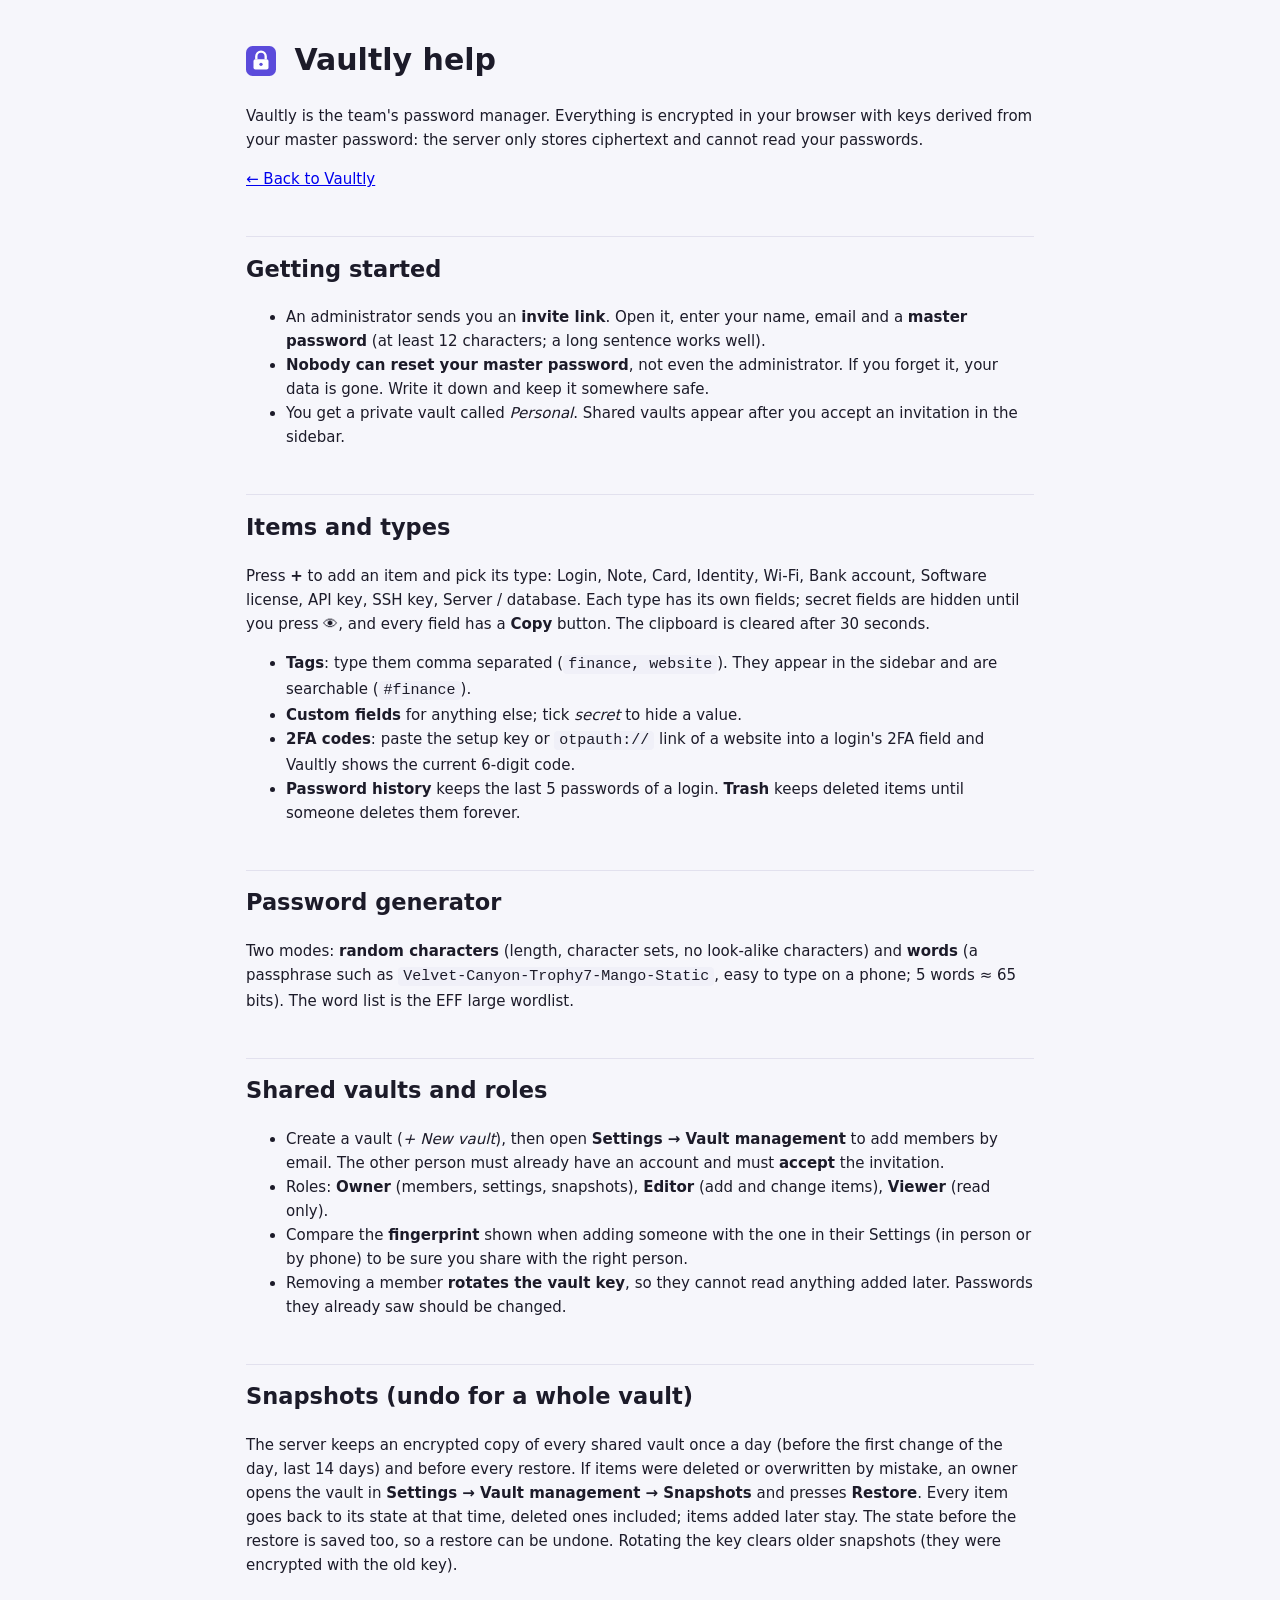
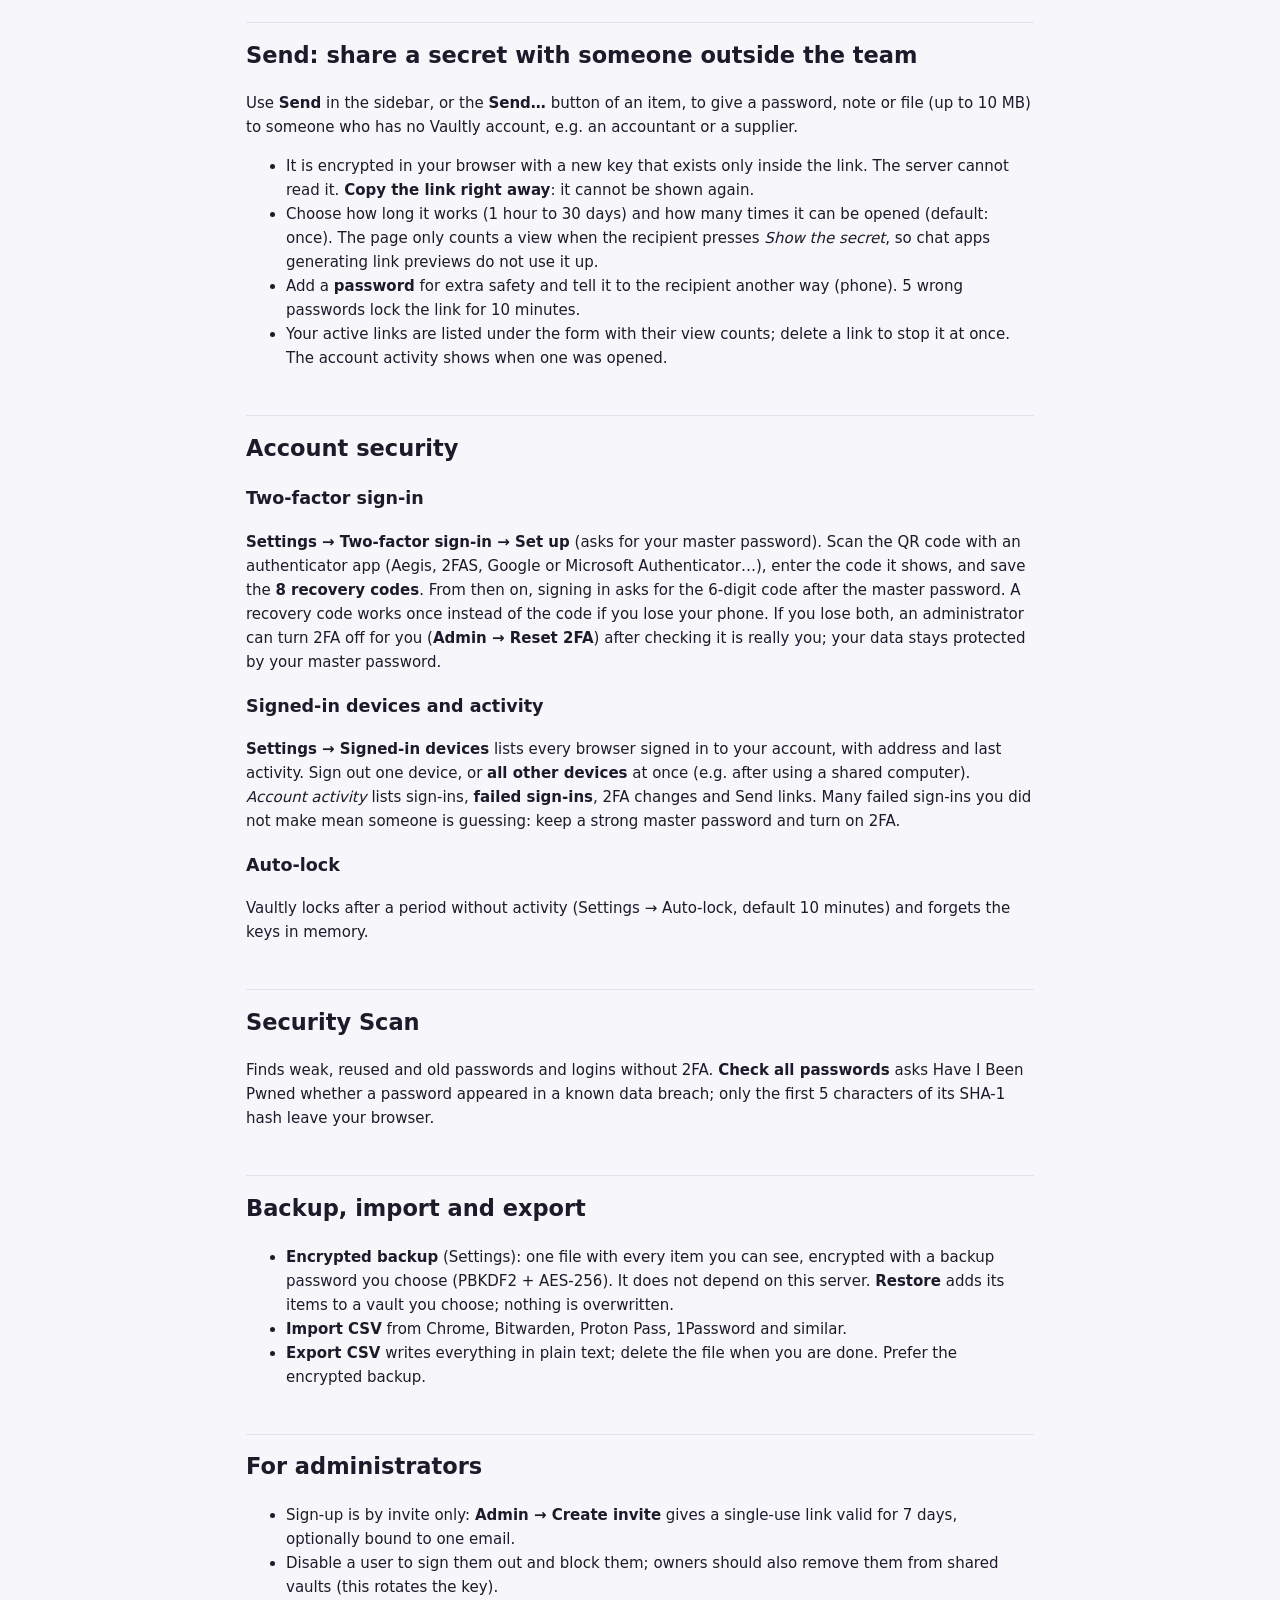
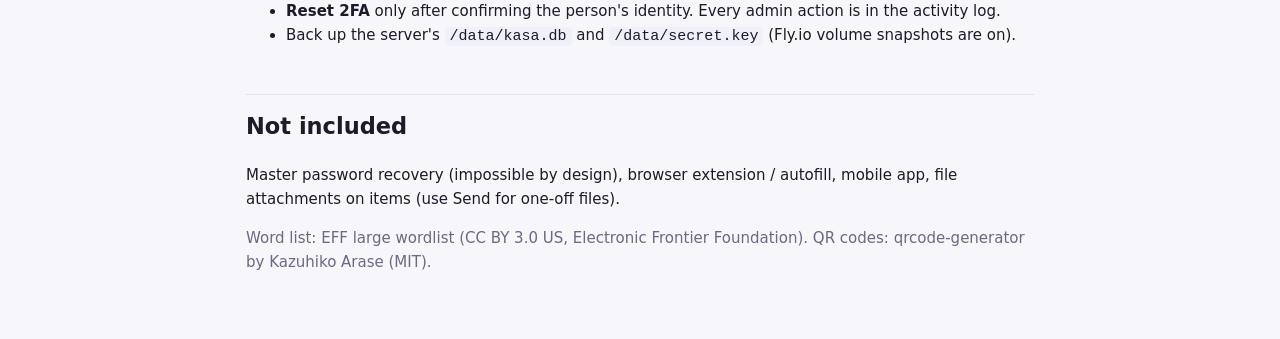
==== web/help.html @ e12a81d0 "Send links, two-factor sign-in, device/session list, vault snapshots, encrypted backup, more item ty" ====
<!doctype html>
<html lang="en">
<head>
<meta charset="utf-8">
<meta name="viewport" content="width=device-width, initial-scale=1">
<title>Vaultly Help</title>
<link rel="icon" href="icon.svg" type="image/svg+xml">
<link rel="stylesheet" href="style.css">
</head>
<body>
<main class="help">
<h1><img class="logo" src="icon.svg" alt="" width="28" height="28"> Vaultly help</h1>
<p>Vaultly is the team's password manager. Everything is encrypted in your browser with keys derived from your master password: the server only stores ciphertext and cannot read your passwords.</p>
<p><a href="/">← Back to Vaultly</a></p>

<h2 id="start">Getting started</h2>
<ul>
<li>An administrator sends you an <b>invite link</b>. Open it, enter your name, email and a <b>master password</b> (at least 12 characters; a long sentence works well).</li>
<li><b>Nobody can reset your master password</b>, not even the administrator. If you forget it, your data is gone. Write it down and keep it somewhere safe.</li>
<li>You get a private vault called <i>Personal</i>. Shared vaults appear after you accept an invitation in the sidebar.</li>
</ul>

<h2 id="items">Items and types</h2>
<p>Press <b>+</b> to add an item and pick its type: Login, Note, Card, Identity, Wi-Fi, Bank account, Software license, API key, SSH key, Server / database. Each type has its own fields; secret fields are hidden until you press 👁, and every field has a <b>Copy</b> button. The clipboard is cleared after 30 seconds.</p>
<ul>
<li><b>Tags</b>: type them comma separated (<code>finance, website</code>). They appear in the sidebar and are searchable (<code>#finance</code>).</li>
<li><b>Custom fields</b> for anything else; tick <i>secret</i> to hide a value.</li>
<li><b>2FA codes</b>: paste the setup key or <code>otpauth://</code> link of a website into a login's 2FA field and Vaultly shows the current 6-digit code.</li>
<li><b>Password history</b> keeps the last 5 passwords of a login. <b>Trash</b> keeps deleted items until someone deletes them forever.</li>
</ul>

<h2 id="generator">Password generator</h2>
<p>Two modes: <b>random characters</b> (length, character sets, no look-alike characters) and <b>words</b> (a passphrase such as <code>Velvet-Canyon-Trophy7-Mango-Static</code>, easy to type on a phone; 5 words ≈ 65 bits). The word list is the EFF large wordlist.</p>

<h2 id="sharing">Shared vaults and roles</h2>
<ul>
<li>Create a vault (<i>+ New vault</i>), then open <b>Settings → Vault management</b> to add members by email. The other person must already have an account and must <b>accept</b> the invitation.</li>
<li>Roles: <b>Owner</b> (members, settings, snapshots), <b>Editor</b> (add and change items), <b>Viewer</b> (read only).</li>
<li>Compare the <b>fingerprint</b> shown when adding someone with the one in their Settings (in person or by phone) to be sure you share with the right person.</li>
<li>Removing a member <b>rotates the vault key</b>, so they cannot read anything added later. Passwords they already saw should be changed.</li>
</ul>

<h2 id="snapshots">Snapshots (undo for a whole vault)</h2>
<p>The server keeps an encrypted copy of every shared vault once a day (before the first change of the day, last 14 days) and before every restore. If items were deleted or overwritten by mistake, an owner opens the vault in <b>Settings → Vault management → Snapshots</b> and presses <b>Restore</b>. Every item goes back to its state at that time, deleted ones included; items added later stay. The state before the restore is saved too, so a restore can be undone. Rotating the key clears older snapshots (they were encrypted with the old key).</p>

<h2 id="send">Send: share a secret with someone outside the team</h2>
<p>Use <b>Send</b> in the sidebar, or the <b>Send…</b> button of an item, to give a password, note or file (up to 10 MB) to someone who has no Vaultly account, e.g. an accountant or a supplier.</p>
<ul>
<li>It is encrypted in your browser with a new key that exists only inside the link. The server cannot read it. <b>Copy the link right away</b>: it cannot be shown again.</li>
<li>Choose how long it works (1 hour to 30 days) and how many times it can be opened (default: once). The page only counts a view when the recipient presses <i>Show the secret</i>, so chat apps generating link previews do not use it up.</li>
<li>Add a <b>password</b> for extra safety and tell it to the recipient another way (phone). 5 wrong passwords lock the link for 10 minutes.</li>
<li>Your active links are listed under the form with their view counts; delete a link to stop it at once. The account activity shows when one was opened.</li>
</ul>

<h2 id="security">Account security</h2>
<h3>Two-factor sign-in</h3>
<p><b>Settings → Two-factor sign-in → Set up</b> (asks for your master password). Scan the QR code with an authenticator app (Aegis, 2FAS, Google or Microsoft Authenticator…), enter the code it shows, and save the <b>8 recovery codes</b>. From then on, signing in asks for the 6-digit code after the master password. A recovery code works once instead of the code if you lose your phone. If you lose both, an administrator can turn 2FA off for you (<b>Admin → Reset 2FA</b>) after checking it is really you; your data stays protected by your master password.</p>
<h3>Signed-in devices and activity</h3>
<p><b>Settings → Signed-in devices</b> lists every browser signed in to your account, with address and last activity. Sign out one device, or <b>all other devices</b> at once (e.g. after using a shared computer). <i>Account activity</i> lists sign-ins, <b>failed sign-ins</b>, 2FA changes and Send links. Many failed sign-ins you did not make mean someone is guessing: keep a strong master password and turn on 2FA.</p>
<h3>Auto-lock</h3>
<p>Vaultly locks after a period without activity (Settings → Auto-lock, default 10 minutes) and forgets the keys in memory.</p>

<h2 id="scan">Security Scan</h2>
<p>Finds weak, reused and old passwords and logins without 2FA. <b>Check all passwords</b> asks Have I Been Pwned whether a password appeared in a known data breach; only the first 5 characters of its SHA-1 hash leave your browser.</p>

<h2 id="backup">Backup, import and export</h2>
<ul>
<li><b>Encrypted backup</b> (Settings): one file with every item you can see, encrypted with a backup password you choose (PBKDF2 + AES-256). It does not depend on this server. <b>Restore</b> adds its items to a vault you choose; nothing is overwritten.</li>
<li><b>Import CSV</b> from Chrome, Bitwarden, Proton Pass, 1Password and similar.</li>
<li><b>Export CSV</b> writes everything in plain text; delete the file when you are done. Prefer the encrypted backup.</li>
</ul>

<h2 id="admin">For administrators</h2>
<ul>
<li>Sign-up is by invite only: <b>Admin → Create invite</b> gives a single-use link valid for 7 days, optionally bound to one email.</li>
<li>Disable a user to sign them out and block them; owners should also remove them from shared vaults (this rotates the key).</li>
<li><b>Reset 2FA</b> only after confirming the person's identity. Every admin action is in the activity log.</li>
<li>Back up the server's <code>/data/kasa.db</code> and <code>/data/secret.key</code> (Fly.io volume snapshots are on).</li>
</ul>

<h2 id="limits">Not included</h2>
<p>Master password recovery (impossible by design), browser extension / autofill, mobile app, file attachments on items (use Send for one-off files).</p>

<p class="muted">Word list: EFF large wordlist (CC BY 3.0 US, Electronic Frontier Foundation). QR codes: qrcode-generator by Kazuhiko Arase (MIT).</p>
</main>
</body>
</html>
---- web/style.css ----
:root{--bg:#f6f6fb;--panel:#fff;--panel2:#f0f0f8;--text:#1c1b29;--muted:#6b6a80;--line:#e2e1ee;--accent:#5b4bdb;--accent-t:#fff;--danger:#d6336c;--ok:#12a150;--warn:#e08a00}
@media(prefers-color-scheme:dark){:root{--bg:#14131c;--panel:#1c1b29;--panel2:#25243a;--text:#ecebf7;--muted:#9a99b3;--line:#32304a;--accent:#8b7dff;--accent-t:#14131c;--danger:#ff6b9a;--ok:#41d17d;--warn:#ffb340}}
*{box-sizing:border-box}
body{margin:0;background:var(--bg);color:var(--text);font:15px/1.45 system-ui,-apple-system,"Segoe UI",sans-serif}
button,input,select,textarea{font:inherit;color:inherit}
input,select,textarea{background:var(--panel);border:1px solid var(--line);border-radius:8px;padding:8px 10px;width:100%}
textarea{min-height:90px;resize:vertical}
input:focus,select:focus,textarea:focus,button:focus-visible{outline:2px solid var(--accent);outline-offset:1px}
button{cursor:pointer;border:1px solid var(--line);background:var(--panel);border-radius:8px;padding:7px 12px}
button:hover{background:var(--panel2)}
button.primary{background:var(--accent);color:var(--accent-t);border-color:var(--accent);font-weight:600}
button.primary:hover{filter:brightness(1.08)}
button.danger{color:var(--danger);border-color:var(--danger)}
button.ghost{border-color:transparent;background:transparent}
button.small{padding:3px 8px;font-size:13px}
label{display:block;font-size:13px;color:var(--muted);margin:12px 0 4px}
.muted{color:var(--muted)} .err{color:var(--danger)} .ok{color:var(--ok)} .warn{color:var(--warn)}
.row{display:flex;gap:8px;align-items:center} .grow{flex:1;min-width:0} .wrap{flex-wrap:wrap}
.mono{font-family:ui-monospace,Menlo,Consolas,monospace}
/* auth */
.auth{max-width:400px;margin:8vh auto;padding:28px;background:var(--panel);border:1px solid var(--line);border-radius:16px}
.auth h1{margin:0 0 4px;font-size:26px} .auth p{margin:0 0 8px}
.auth .primary{width:100%;margin-top:18px;padding:10px}
.logo{display:inline-block;vertical-align:-6px;width:30px;height:30px;margin-right:8px}
/* layout */
.shell{display:grid;grid-template-columns:240px 340px 1fr;height:100vh}
.side{background:var(--panel);border-right:1px solid var(--line);padding:14px 10px;overflow:auto;display:flex;flex-direction:column}
.list{border-right:1px solid var(--line);display:flex;flex-direction:column;min-width:0}
.detail{overflow:auto;padding:22px 26px}
.nav{display:flex;justify-content:space-between;gap:6px;width:100%;text-align:left;border:0;background:transparent;padding:7px 10px;border-radius:8px}
.nav.active{background:var(--panel2);font-weight:600;color:var(--accent)}
.nav .count{color:var(--muted);font-size:12px}
.side h4{margin:16px 10px 4px;font-size:11px;letter-spacing:.06em;text-transform:uppercase;color:var(--muted)}
.brand{font-weight:700;font-size:18px;padding:0 10px 10px}
.spacer{flex:1}
.toolbar{padding:10px;border-bottom:1px solid var(--line);display:flex;gap:8px}
.items{overflow:auto;flex:1}
.item{display:flex;gap:10px;align-items:center;padding:10px 14px;border-bottom:1px solid var(--line);cursor:pointer}
.item:hover{background:var(--panel2)} .item.sel{background:var(--panel2);box-shadow:inset 3px 0 var(--accent)}
.ico{width:34px;height:34px;border-radius:9px;display:grid;place-items:center;font-weight:700;color:#fff;flex:none}
.item .t{font-weight:600;white-space:nowrap;overflow:hidden;text-overflow:ellipsis}
.item .s{font-size:13px;color:var(--muted);white-space:nowrap;overflow:hidden;text-overflow:ellipsis}
.empty{padding:40px 20px;text-align:center;color:var(--muted)}
.field{background:var(--panel);border:1px solid var(--line);border-radius:10px;padding:10px 12px;margin:8px 0;display:flex;gap:8px;align-items:center}
.field .l{font-size:12px;color:var(--muted)} .field .v{word-break:break-all;white-space:pre-wrap}
.bar{height:6px;border-radius:3px;background:var(--panel2);overflow:hidden;margin-top:6px}
.bar>i{display:block;height:100%;background:var(--accent);transition:width 1s linear}
.s1{background:var(--danger)} .s2{background:var(--warn)} .s3{background:var(--ok)} .s4{background:var(--ok)}
.chip{font-size:12px;padding:1px 8px;border-radius:99px;background:var(--panel2);color:var(--muted)}
.card{background:var(--panel);border:1px solid var(--line);border-radius:12px;padding:16px;margin:12px 0}
.card h3{margin:0 0 8px}
.totp{font-size:22px;letter-spacing:.15em;font-family:ui-monospace,monospace}
dialog{border:1px solid var(--line);border-radius:14px;background:var(--panel);color:var(--text);padding:22px;width:min(520px,94vw)}
dialog::backdrop{background:#0008}
dialog h3{margin-top:0}
table{border-collapse:collapse;width:100%} td,th{padding:6px 8px;border-bottom:1px solid var(--line);text-align:left;font-size:14px}
#toast{position:fixed;bottom:20px;left:50%;transform:translateX(-50%);background:var(--text);color:var(--bg);padding:9px 16px;border-radius:99px;opacity:0;pointer-events:none;transition:opacity .2s;z-index:99}
#toast.show{opacity:.95}
@media(max-width:900px){.shell{grid-template-columns:1fr;height:auto}.side{flex-direction:row;flex-wrap:wrap;border-right:0;border-bottom:1px solid var(--line)}.list{border-right:0;max-height:50vh}.detail{padding:16px}.side h4,.spacer{display:none}.nav{width:auto}}
.shell.wide{grid-template-columns:240px 1fr}.shell.wide .list{display:none}
.kv{display:grid;grid-template-columns:1fr 1fr;gap:10px}
.opts label{display:inline-flex;gap:6px;align-items:center;margin:4px 12px 4px 0;color:var(--text);font-size:14px}
.opts input{width:auto}
.genout{font-size:18px;word-break:break-all;padding:10px;background:var(--panel2);border-radius:8px;margin:8px 0}
.tag{display:inline-block;margin-right:6px}
.pre{white-space:pre-wrap;overflow-wrap:anywhere}
img.qr{display:block;background:#fff;padding:8px;border-radius:8px;margin:8px 0;image-rendering:pixelated;width:200px;height:200px}
a.nav{display:block;text-decoration:none;color:inherit}
.send{max-width:640px;margin:8vh auto;padding:0 16px}
.send .secret{background:var(--panel2);border:1px solid var(--line);border-radius:8px;padding:12px;white-space:pre-wrap;overflow-wrap:anywhere;font-family:ui-monospace,monospace}
.help{max-width:820px;margin:0 auto;padding:16px 16px 60px;line-height:1.6}.help h2{margin-top:2em;border-top:1px solid var(--line);padding-top:.6em}.help code{background:var(--panel2);padding:1px 5px;border-radius:4px}
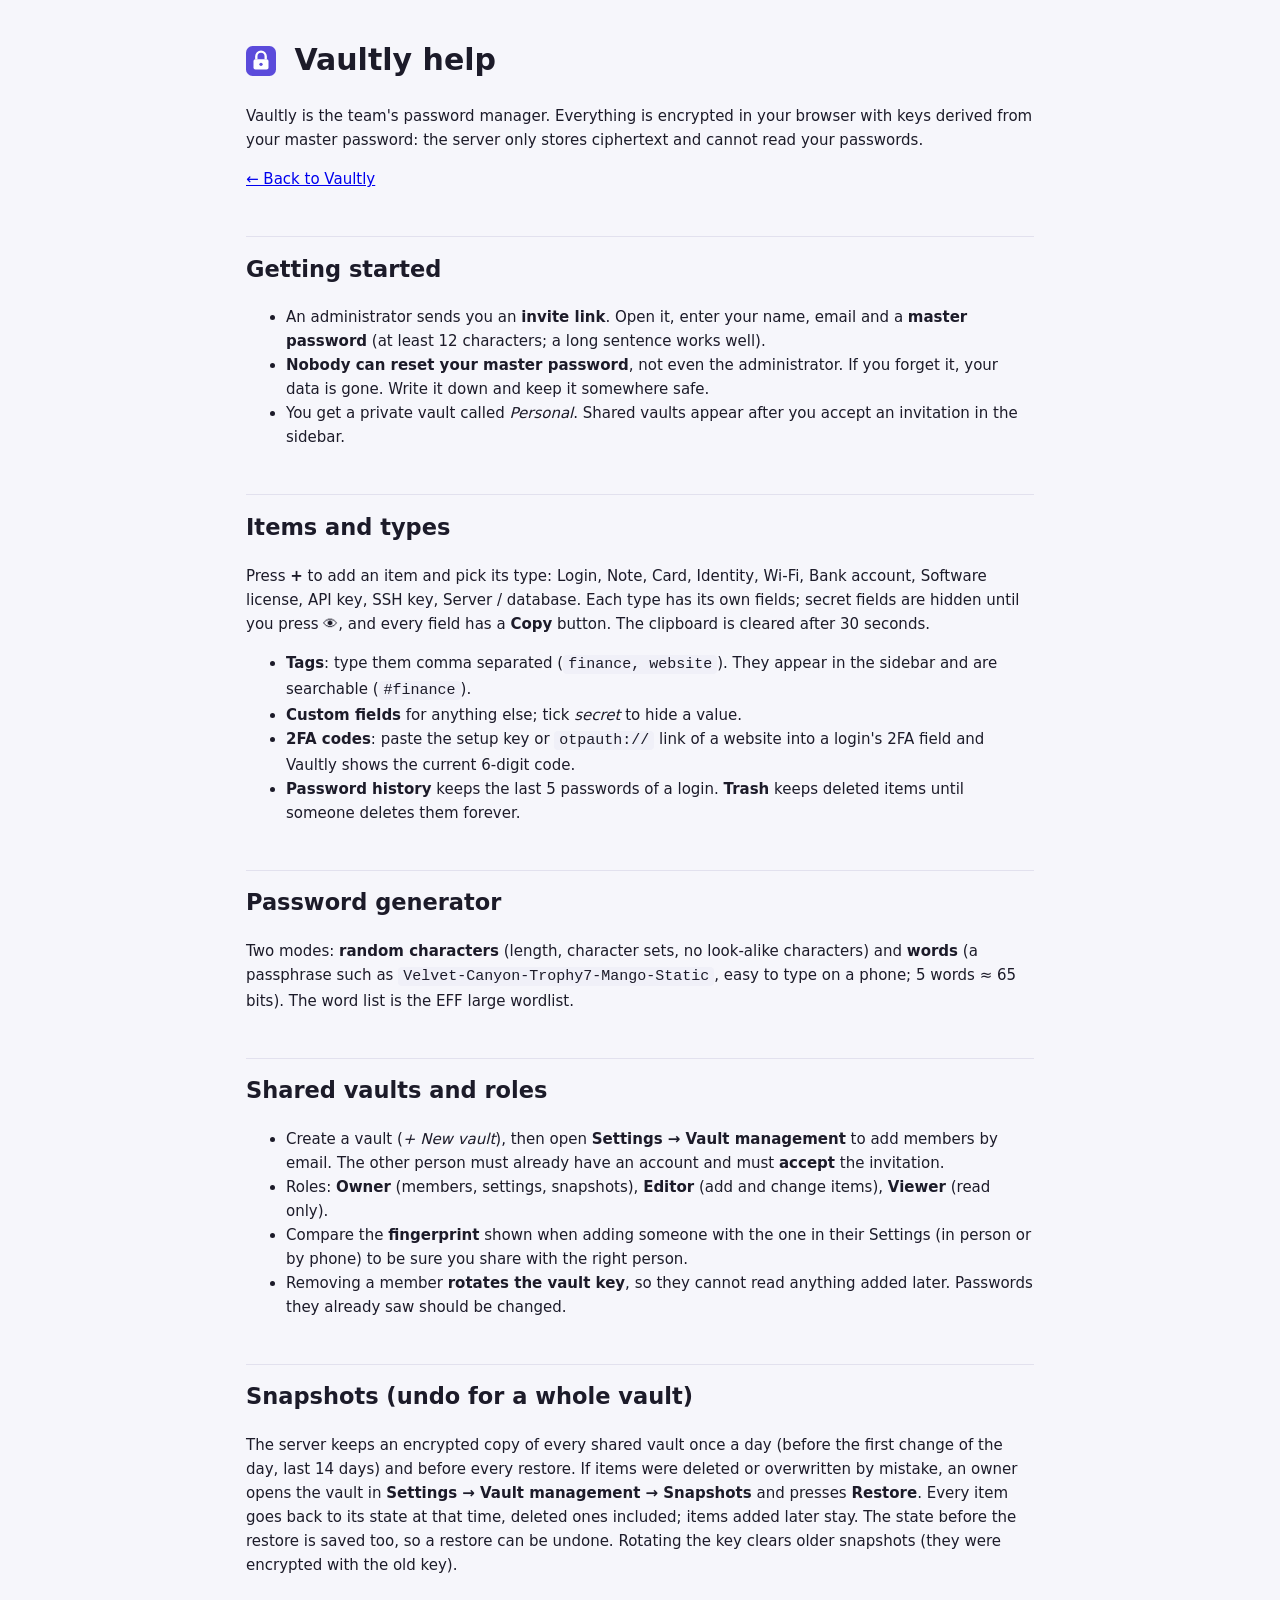
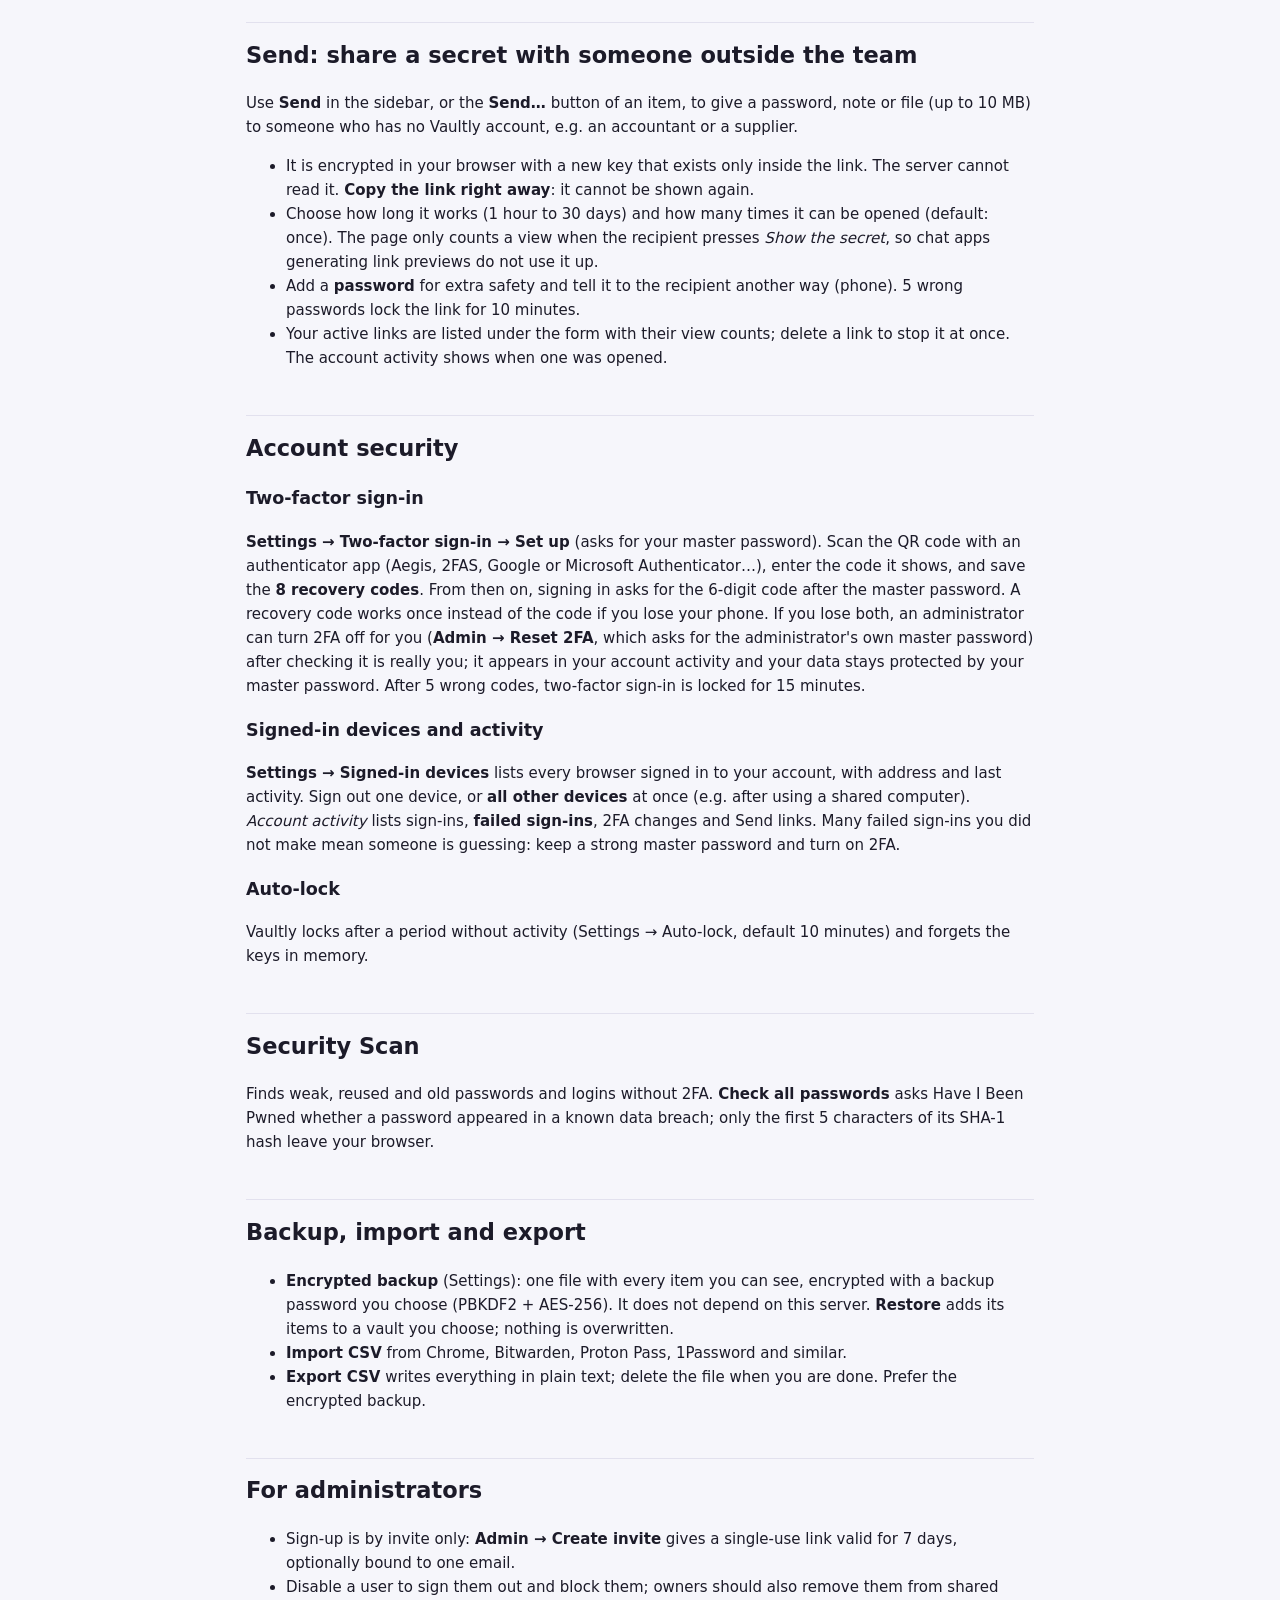
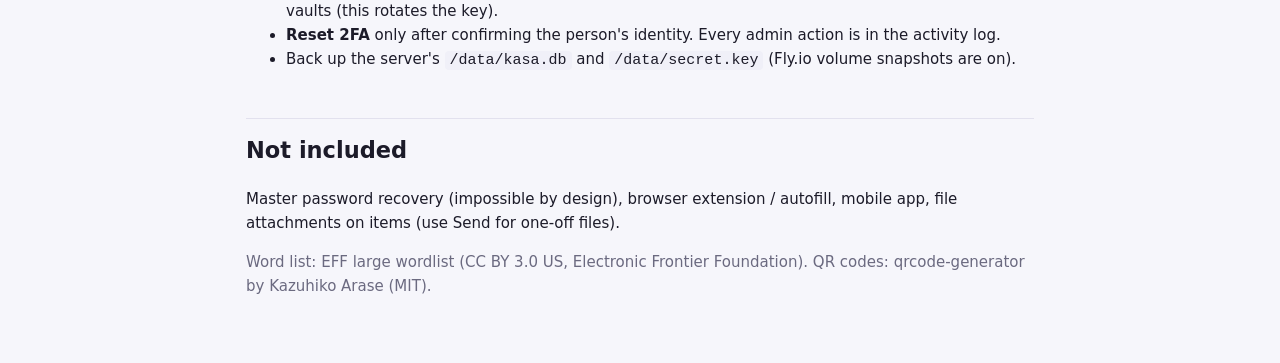
==== commit 6cda3302: "security: persistent 2FA lockout, atomic code/recovery consumption, admin 2FA reset needs master pas" ====
--- a/web/help.html
+++ b/web/help.html
@@ -54,7 +54,7 @@
 
 <h2 id="security">Account security</h2>
 <h3>Two-factor sign-in</h3>
-<p><b>Settings → Two-factor sign-in → Set up</b> (asks for your master password). Scan the QR code with an authenticator app (Aegis, 2FAS, Google or Microsoft Authenticator…), enter the code it shows, and save the <b>8 recovery codes</b>. From then on, signing in asks for the 6-digit code after the master password. A recovery code works once instead of the code if you lose your phone. If you lose both, an administrator can turn 2FA off for you (<b>Admin → Reset 2FA</b>) after checking it is really you; your data stays protected by your master password.</p>
+<p><b>Settings → Two-factor sign-in → Set up</b> (asks for your master password). Scan the QR code with an authenticator app (Aegis, 2FAS, Google or Microsoft Authenticator…), enter the code it shows, and save the <b>8 recovery codes</b>. From then on, signing in asks for the 6-digit code after the master password. A recovery code works once instead of the code if you lose your phone. If you lose both, an administrator can turn 2FA off for you (<b>Admin → Reset 2FA</b>, which asks for the administrator's own master password) after checking it is really you; it appears in your account activity and your data stays protected by your master password. After 5 wrong codes, two-factor sign-in is locked for 15 minutes.</p>
 <h3>Signed-in devices and activity</h3>
 <p><b>Settings → Signed-in devices</b> lists every browser signed in to your account, with address and last activity. Sign out one device, or <b>all other devices</b> at once (e.g. after using a shared computer). <i>Account activity</i> lists sign-ins, <b>failed sign-ins</b>, 2FA changes and Send links. Many failed sign-ins you did not make mean someone is guessing: keep a strong master password and turn on 2FA.</p>
 <h3>Auto-lock</h3>
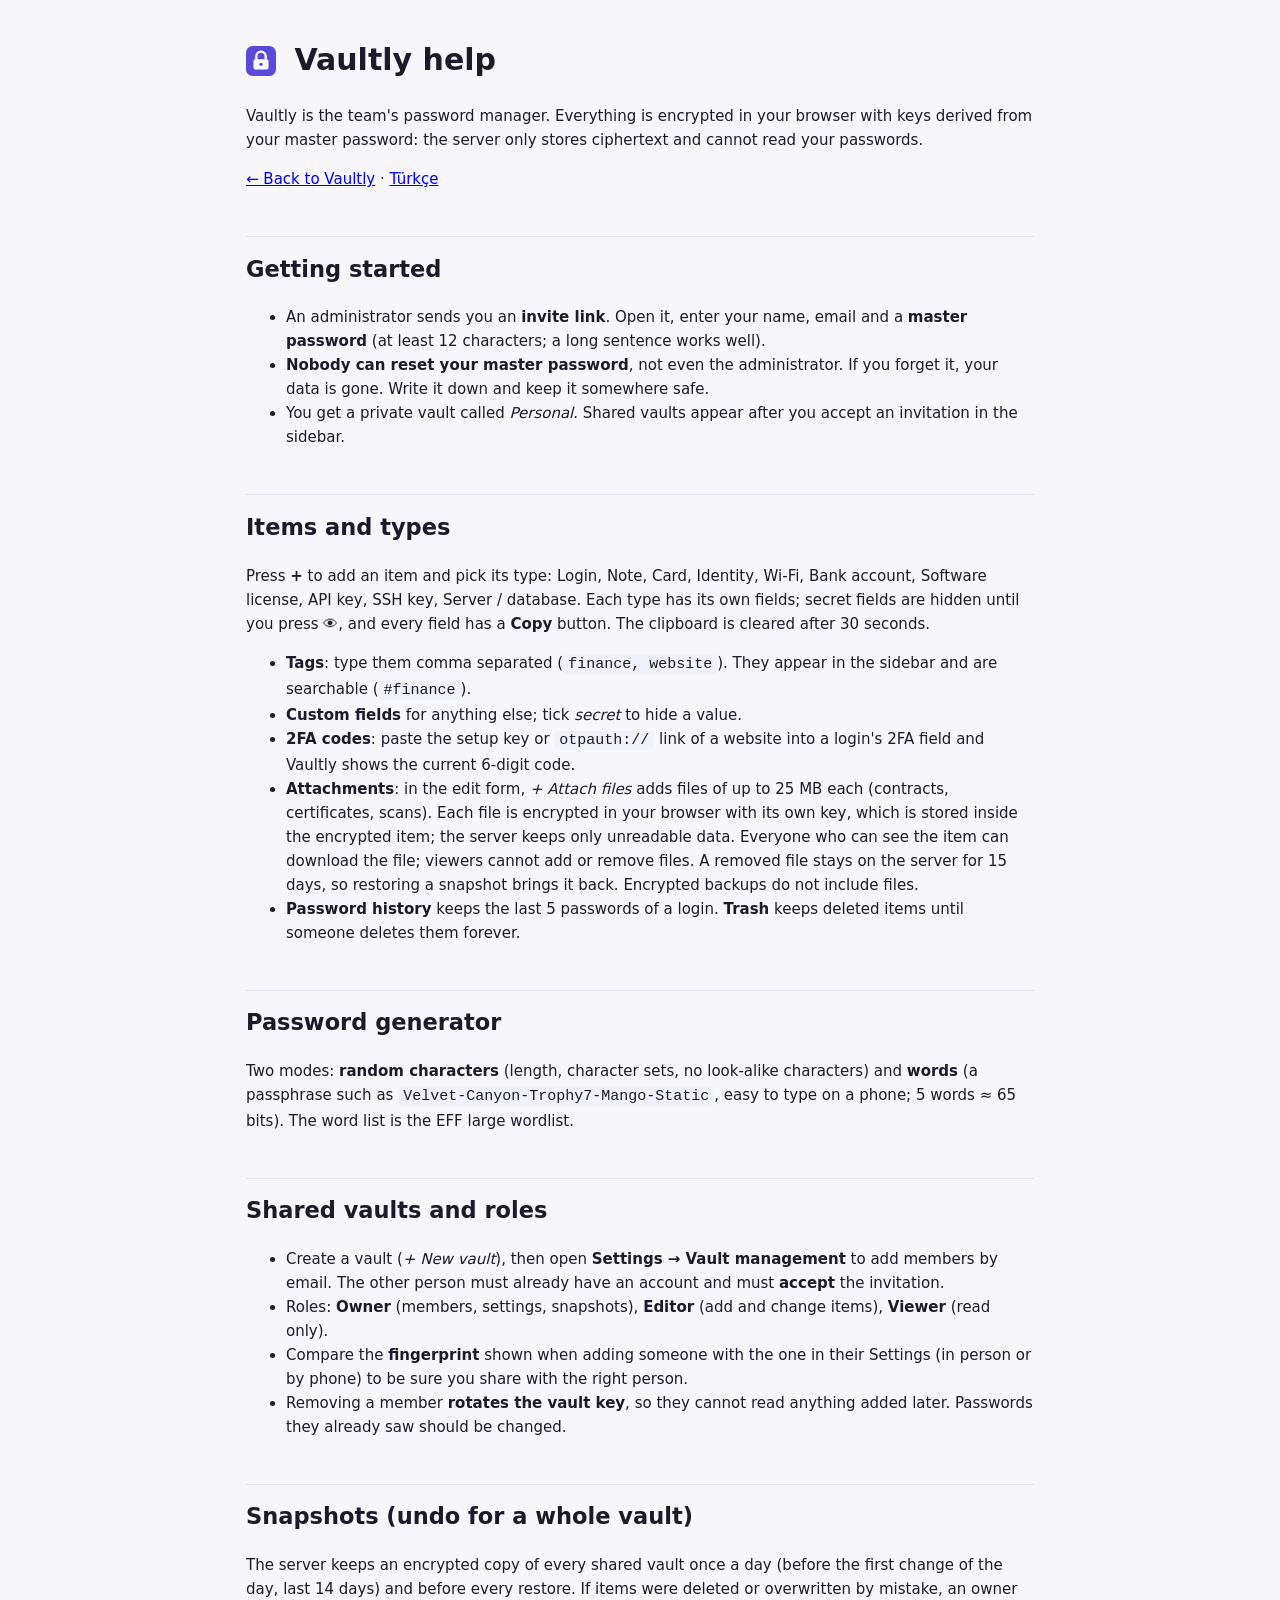
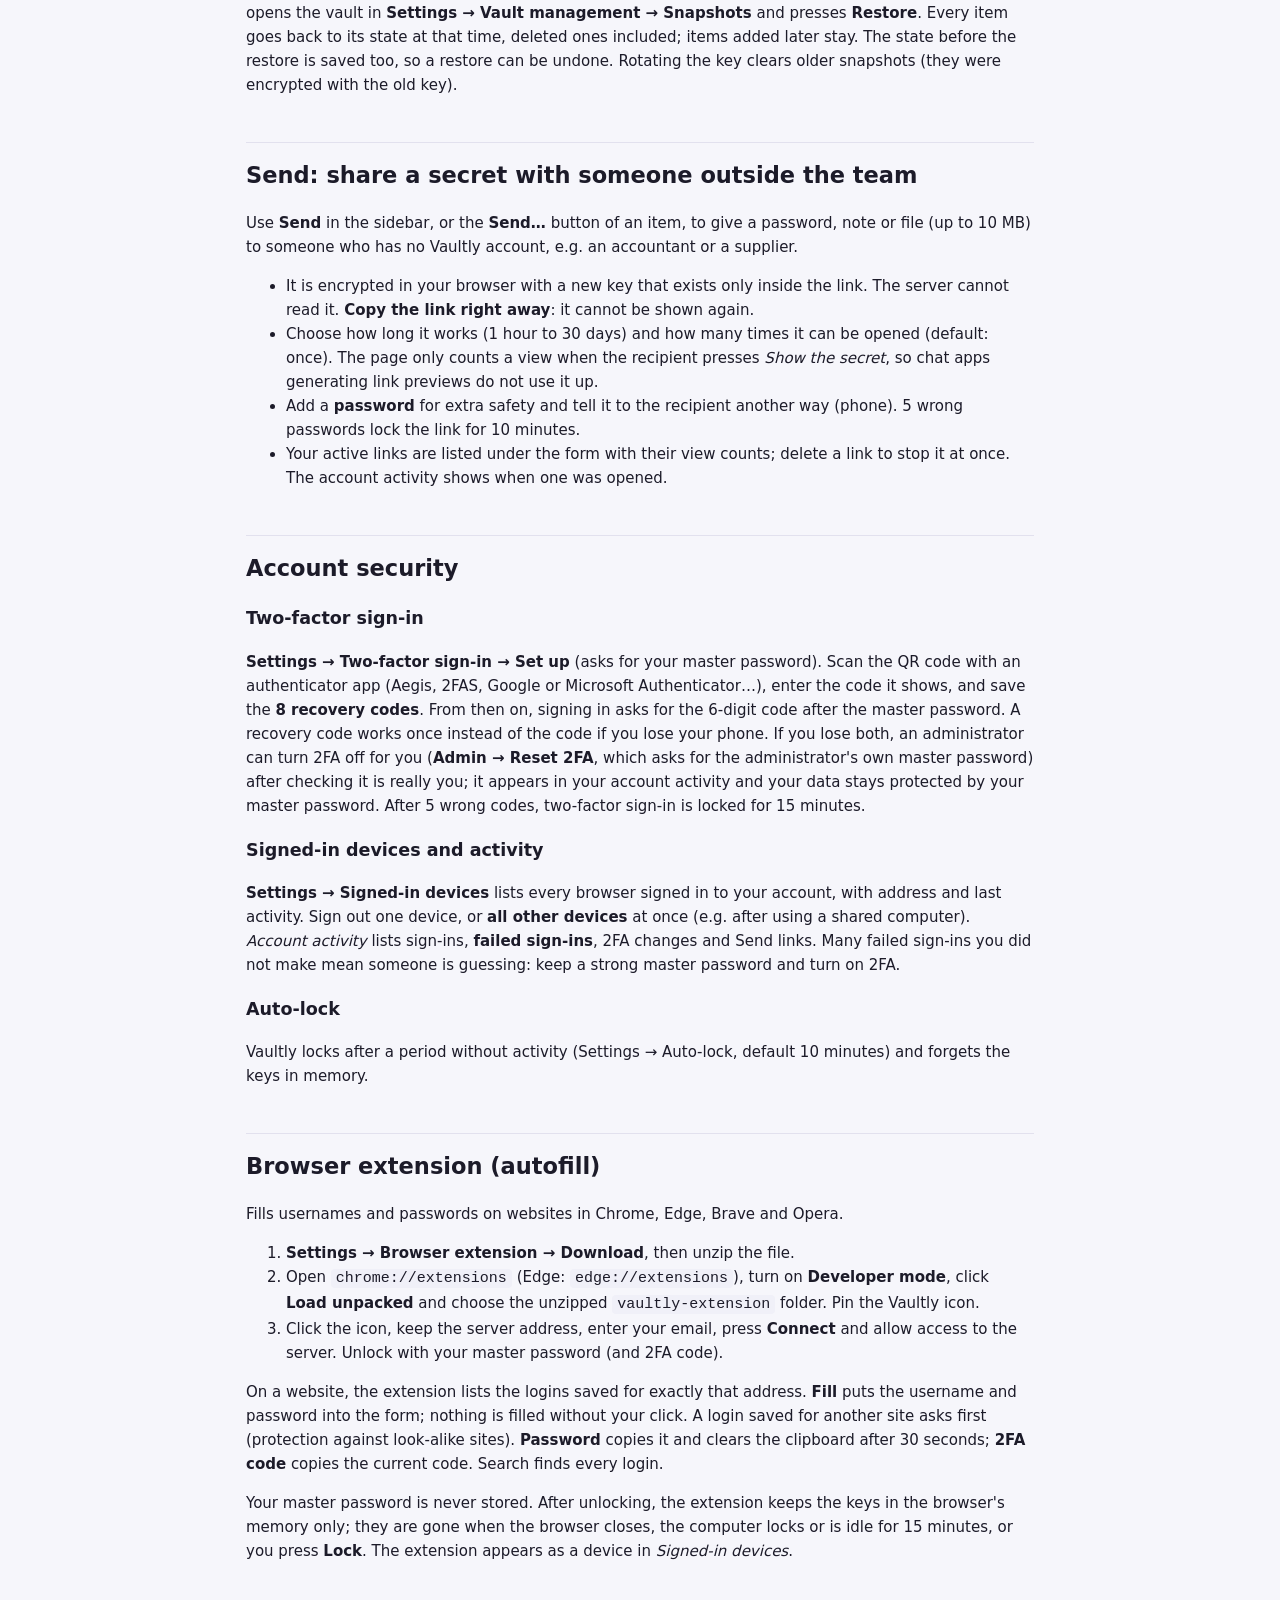
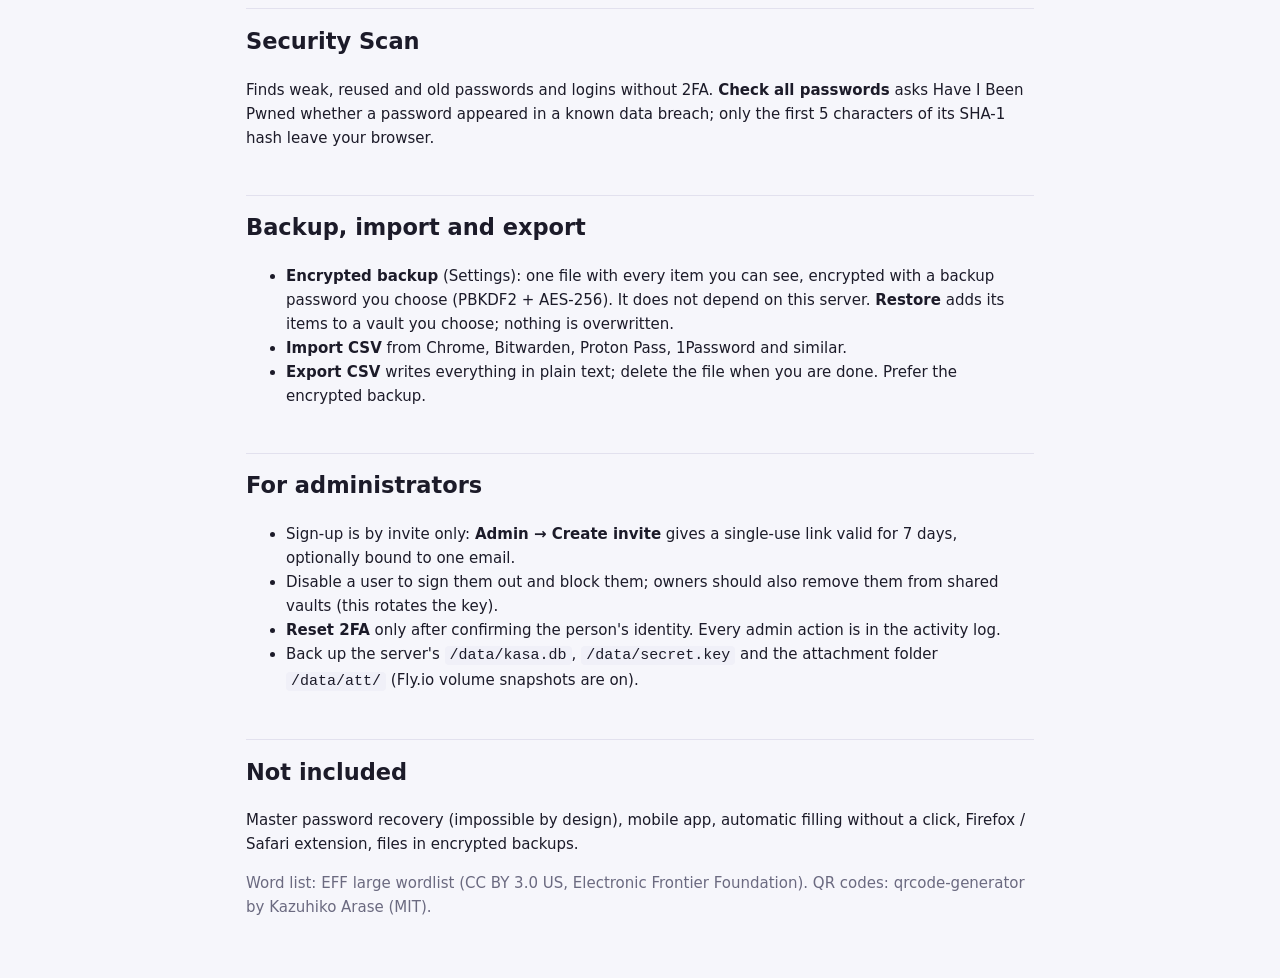
==== commit 1a1dd674: "Encrypted file attachments, browser extension (autofill), Turkish help Attachments - Files up to 25 " ====
--- a/web/help.html
+++ b/web/help.html
@@ -11,7 +11,7 @@
 <main class="help">
 <h1><img class="logo" src="icon.svg" alt="" width="28" height="28"> Vaultly help</h1>
 <p>Vaultly is the team's password manager. Everything is encrypted in your browser with keys derived from your master password: the server only stores ciphertext and cannot read your passwords.</p>
-<p><a href="/">← Back to Vaultly</a></p>
+<p><a href="/">← Back to Vaultly</a> · <a href="help.tr.html">Türkçe</a></p>
 
 <h2 id="start">Getting started</h2>
 <ul>
@@ -26,6 +26,7 @@
 <li><b>Tags</b>: type them comma separated (<code>finance, website</code>). They appear in the sidebar and are searchable (<code>#finance</code>).</li>
 <li><b>Custom fields</b> for anything else; tick <i>secret</i> to hide a value.</li>
 <li><b>2FA codes</b>: paste the setup key or <code>otpauth://</code> link of a website into a login's 2FA field and Vaultly shows the current 6-digit code.</li>
+<li><b>Attachments</b>: in the edit form, <i>+ Attach files</i> adds files of up to 25 MB each (contracts, certificates, scans). Each file is encrypted in your browser with its own key, which is stored inside the encrypted item; the server keeps only unreadable data. Everyone who can see the item can download the file; viewers cannot add or remove files. A removed file stays on the server for 15 days, so restoring a snapshot brings it back. Encrypted backups do not include files.</li>
 <li><b>Password history</b> keeps the last 5 passwords of a login. <b>Trash</b> keeps deleted items until someone deletes them forever.</li>
 </ul>
 
@@ -60,6 +61,16 @@
 <h3>Auto-lock</h3>
 <p>Vaultly locks after a period without activity (Settings → Auto-lock, default 10 minutes) and forgets the keys in memory.</p>
 
+<h2 id="extension">Browser extension (autofill)</h2>
+<p>Fills usernames and passwords on websites in Chrome, Edge, Brave and Opera.</p>
+<ol>
+<li><b>Settings → Browser extension → Download</b>, then unzip the file.</li>
+<li>Open <code>chrome://extensions</code> (Edge: <code>edge://extensions</code>), turn on <b>Developer mode</b>, click <b>Load unpacked</b> and choose the unzipped <code>vaultly-extension</code> folder. Pin the Vaultly icon.</li>
+<li>Click the icon, keep the server address, enter your email, press <b>Connect</b> and allow access to the server. Unlock with your master password (and 2FA code).</li>
+</ol>
+<p>On a website, the extension lists the logins saved for exactly that address. <b>Fill</b> puts the username and password into the form; nothing is filled without your click. A login saved for another site asks first (protection against look-alike sites). <b>Password</b> copies it and clears the clipboard after 30 seconds; <b>2FA code</b> copies the current code. Search finds every login.</p>
+<p>Your master password is never stored. After unlocking, the extension keeps the keys in the browser's memory only; they are gone when the browser closes, the computer locks or is idle for 15 minutes, or you press <b>Lock</b>. The extension appears as a device in <i>Signed-in devices</i>.</p>
+
 <h2 id="scan">Security Scan</h2>
 <p>Finds weak, reused and old passwords and logins without 2FA. <b>Check all passwords</b> asks Have I Been Pwned whether a password appeared in a known data breach; only the first 5 characters of its SHA-1 hash leave your browser.</p>
 
@@ -75,11 +86,11 @@
 <li>Sign-up is by invite only: <b>Admin → Create invite</b> gives a single-use link valid for 7 days, optionally bound to one email.</li>
 <li>Disable a user to sign them out and block them; owners should also remove them from shared vaults (this rotates the key).</li>
 <li><b>Reset 2FA</b> only after confirming the person's identity. Every admin action is in the activity log.</li>
-<li>Back up the server's <code>/data/kasa.db</code> and <code>/data/secret.key</code> (Fly.io volume snapshots are on).</li>
+<li>Back up the server's <code>/data/kasa.db</code>, <code>/data/secret.key</code> and the attachment folder <code>/data/att/</code> (Fly.io volume snapshots are on).</li>
 </ul>
 
 <h2 id="limits">Not included</h2>
-<p>Master password recovery (impossible by design), browser extension / autofill, mobile app, file attachments on items (use Send for one-off files).</p>
+<p>Master password recovery (impossible by design), mobile app, automatic filling without a click, Firefox / Safari extension, files in encrypted backups.</p>
 
 <p class="muted">Word list: EFF large wordlist (CC BY 3.0 US, Electronic Frontier Foundation). QR codes: qrcode-generator by Kazuhiko Arase (MIT).</p>
 </main>
